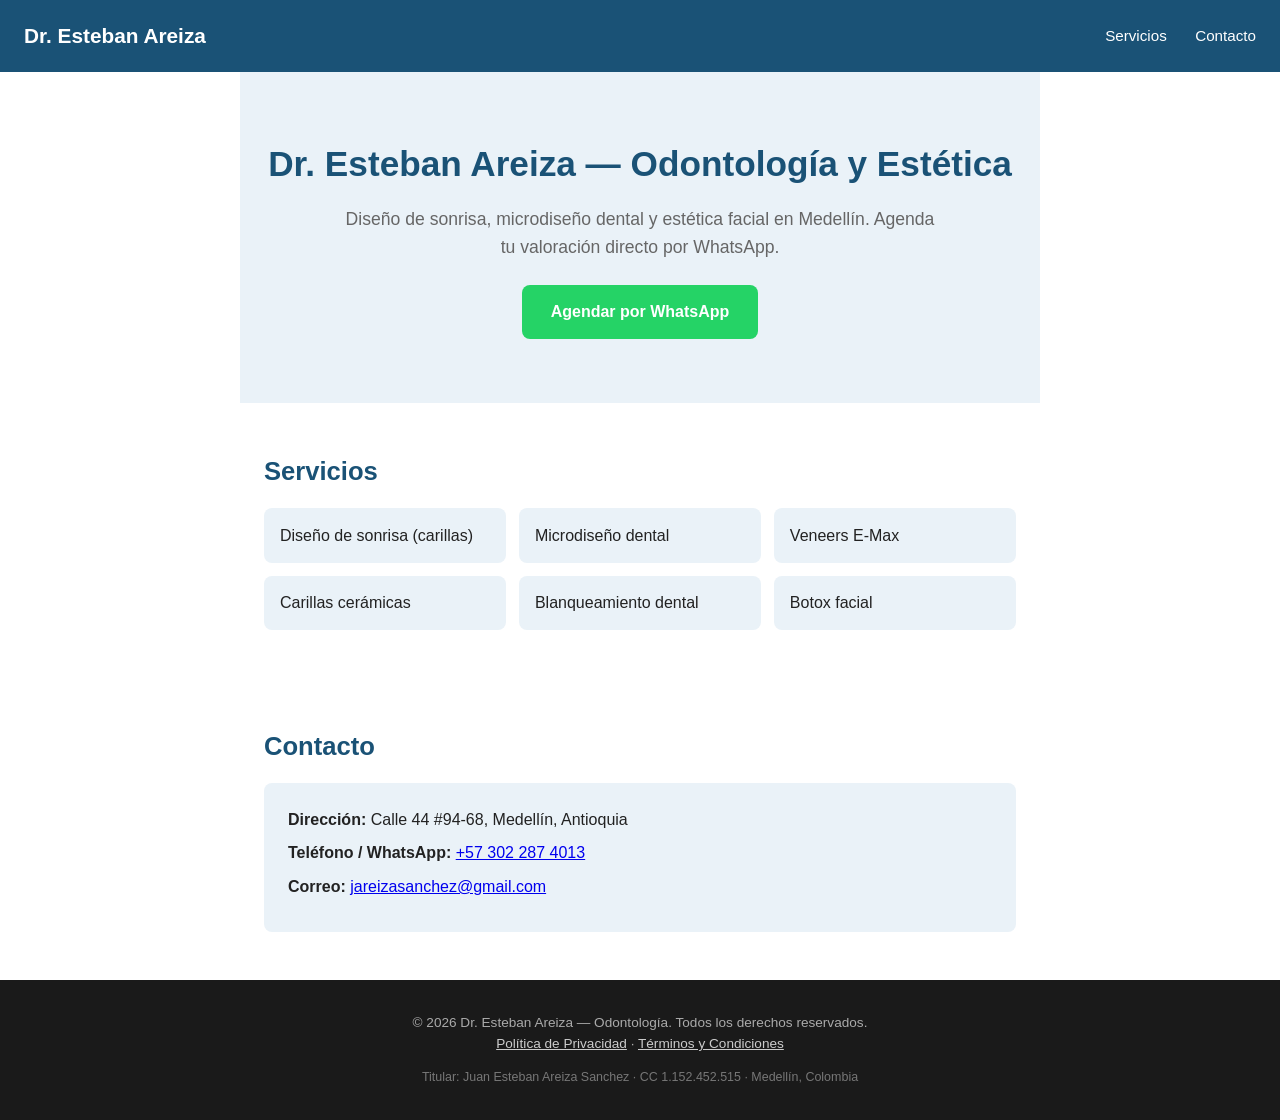
==== index.html @ f216a627 "Add files via upload" ====
<!DOCTYPE html>
<html lang="es">
<head>
<meta charset="UTF-8">
<meta name="viewport" content="width=device-width, initial-scale=1.0">
<title>Dr. Esteban Areiza | Odontología y Estética en Medellín</title>
<meta name="description" content="Diseño de sonrisa, microdiseño dental y estética facial con el Dr. Esteban Areiza en Medellín. Agenda tu valoración por WhatsApp.">
<link rel="stylesheet" href="style.css">
</head>
<body>

<header>
  <div class="marca">Dr. Esteban Areiza</div>
  <nav>
    <a href="#servicios">Servicios</a>
    <a href="#contacto">Contacto</a>
  </nav>
</header>

<section class="hero">
  <h1>Dr. Esteban Areiza — Odontología y Estética</h1>
  <p>Diseño de sonrisa, microdiseño dental y estética facial en Medellín. Agenda tu valoración directo por WhatsApp.</p>
  <a class="boton" href="https://wa.me/573022874013" target="_blank" rel="noopener">Agendar por WhatsApp</a>
</section>

<section class="servicios" id="servicios">
  <h2>Servicios</h2>
  <ul>
    <li>Diseño de sonrisa (carillas)</li>
    <li>Microdiseño dental</li>
    <li>Veneers E-Max</li>
    <li>Carillas cerámicas</li>
    <li>Blanqueamiento dental</li>
    <li>Botox facial</li>
  </ul>
</section>

<section id="contacto">
  <h2>Contacto</h2>
  <div class="contacto-info">
    <p><strong>Dirección:</strong> Calle 44 #94-68, Medellín, Antioquia</p>
    <p><strong>Teléfono / WhatsApp:</strong> <a href="tel:+573022874013">+57 302 287 4013</a></p>
    <p><strong>Correo:</strong> <a href="mailto:jareizasanchez@gmail.com">jareizasanchez@gmail.com</a></p>
  </div>
</section>

<footer>
  <p>&copy; 2026 Dr. Esteban Areiza — Odontología. Todos los derechos reservados.</p>
  <p><a href="privacidad.html">Política de Privacidad</a> · <a href="terminos.html">Términos y Condiciones</a></p>
  <p class="legal">Titular: Juan Esteban Areiza Sanchez · CC 1.152.452.515 · Medellín, Colombia</p>
</footer>

</body>
</html>
---- style.css ----
:root {
  --azul: #1a5276;
  --azul-claro: #eaf2f8;
  --texto: #222;
  --gris: #666;
}

* { box-sizing: border-box; margin: 0; padding: 0; }

body {
  font-family: -apple-system, "Segoe UI", Roboto, Arial, sans-serif;
  color: var(--texto);
  line-height: 1.6;
}

header {
  background: var(--azul);
  color: white;
  padding: 1.2rem 1.5rem;
  display: flex;
  justify-content: space-between;
  align-items: center;
  flex-wrap: wrap;
}

header .marca {
  font-size: 1.3rem;
  font-weight: 700;
}

header nav a {
  color: white;
  text-decoration: none;
  margin-left: 1.5rem;
  font-size: 0.95rem;
}

header nav a:hover { text-decoration: underline; }

.hero {
  background: var(--azul-claro);
  padding: 4rem 1.5rem;
  text-align: center;
}

.hero h1 {
  font-size: 2.2rem;
  color: var(--azul);
  margin-bottom: 0.8rem;
}

.hero p {
  font-size: 1.1rem;
  color: var(--gris);
  max-width: 600px;
  margin: 0 auto 1.5rem;
}

.boton {
  display: inline-block;
  background: #25d366;
  color: white;
  padding: 0.9rem 1.8rem;
  border-radius: 8px;
  text-decoration: none;
  font-weight: 600;
}

section {
  max-width: 800px;
  margin: 0 auto;
  padding: 3rem 1.5rem;
}

section h2 {
  color: var(--azul);
  margin-bottom: 1rem;
  font-size: 1.6rem;
}

.servicios ul {
  list-style: none;
  display: grid;
  grid-template-columns: repeat(auto-fit, minmax(200px, 1fr));
  gap: 0.8rem;
}

.servicios li {
  background: var(--azul-claro);
  padding: 0.9rem 1rem;
  border-radius: 8px;
}

.contacto-info {
  background: var(--azul-claro);
  padding: 1.5rem;
  border-radius: 8px;
}

.contacto-info p { margin-bottom: 0.5rem; }

footer {
  background: #1a1a1a;
  color: #aaa;
  padding: 2rem 1.5rem;
  text-align: center;
  font-size: 0.85rem;
}

footer a { color: #ccc; }

footer .legal {
  margin-top: 0.8rem;
  font-size: 0.78rem;
  color: #777;
}
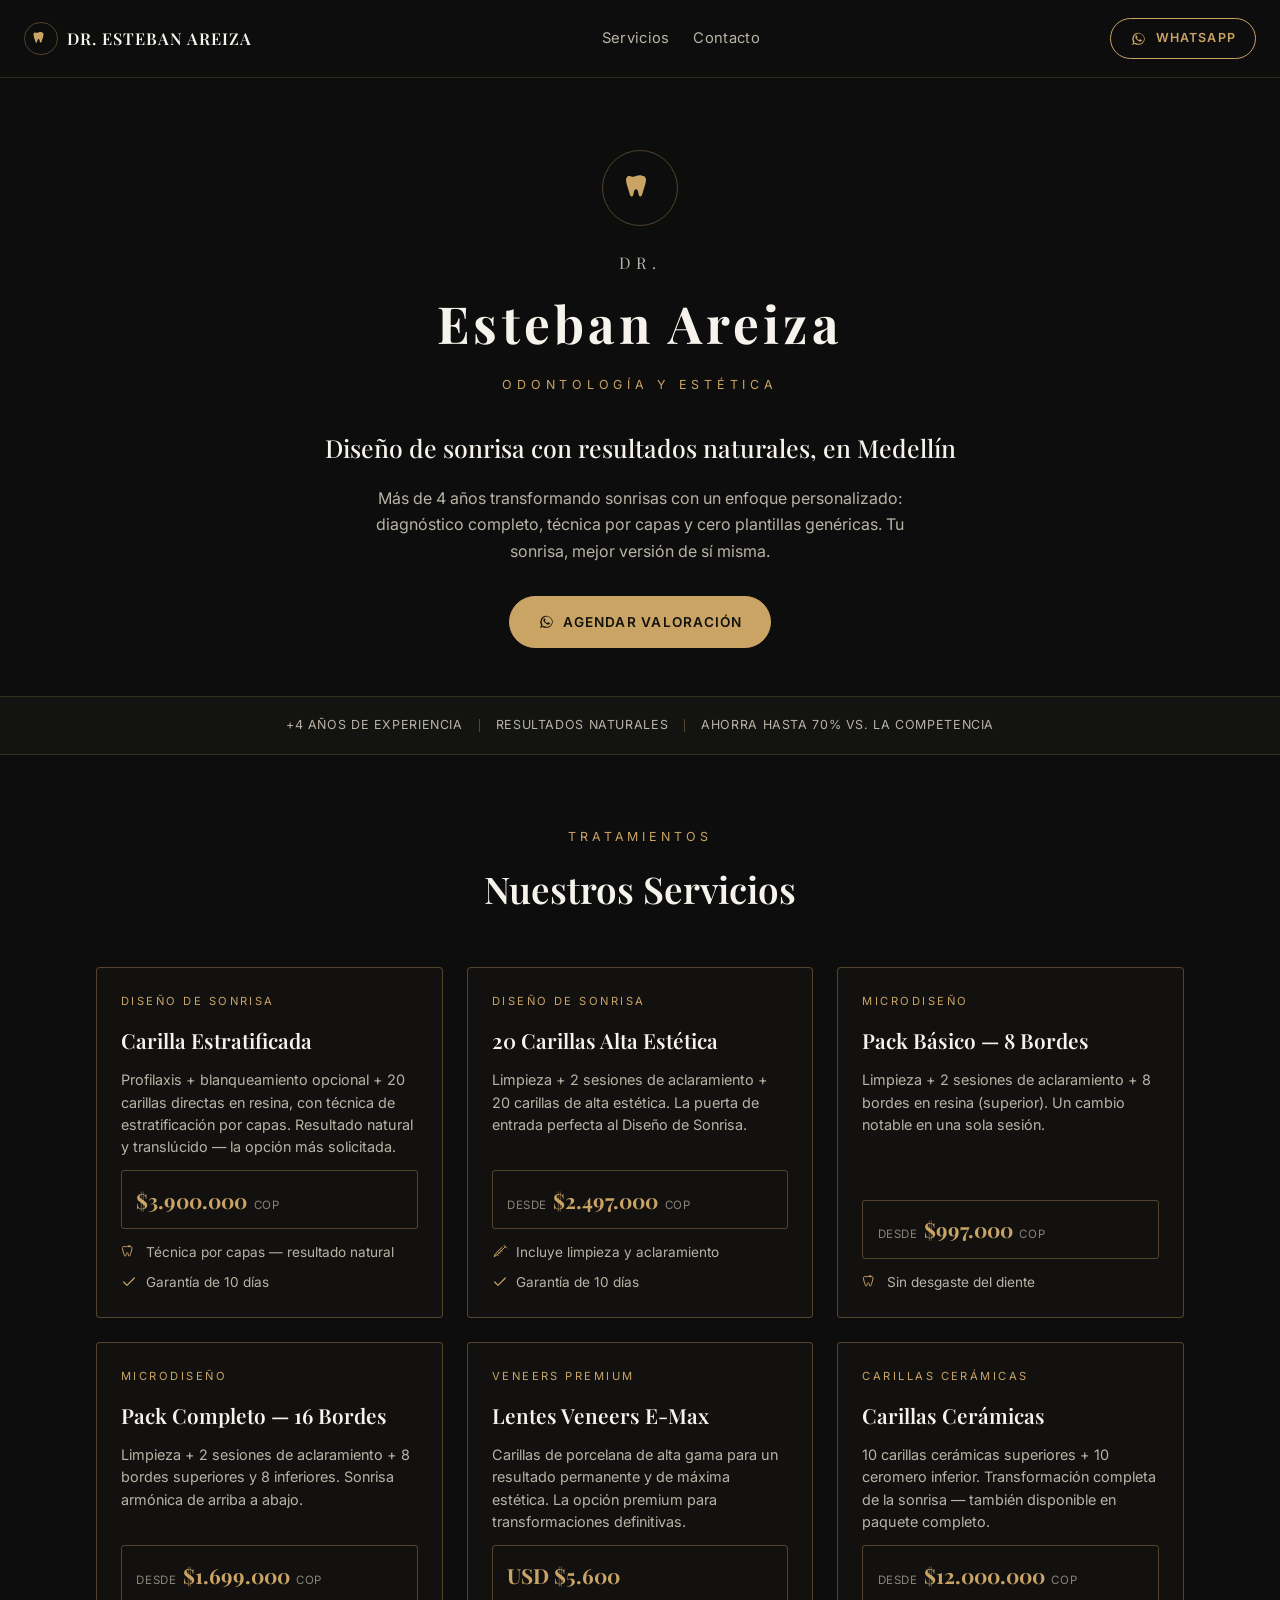
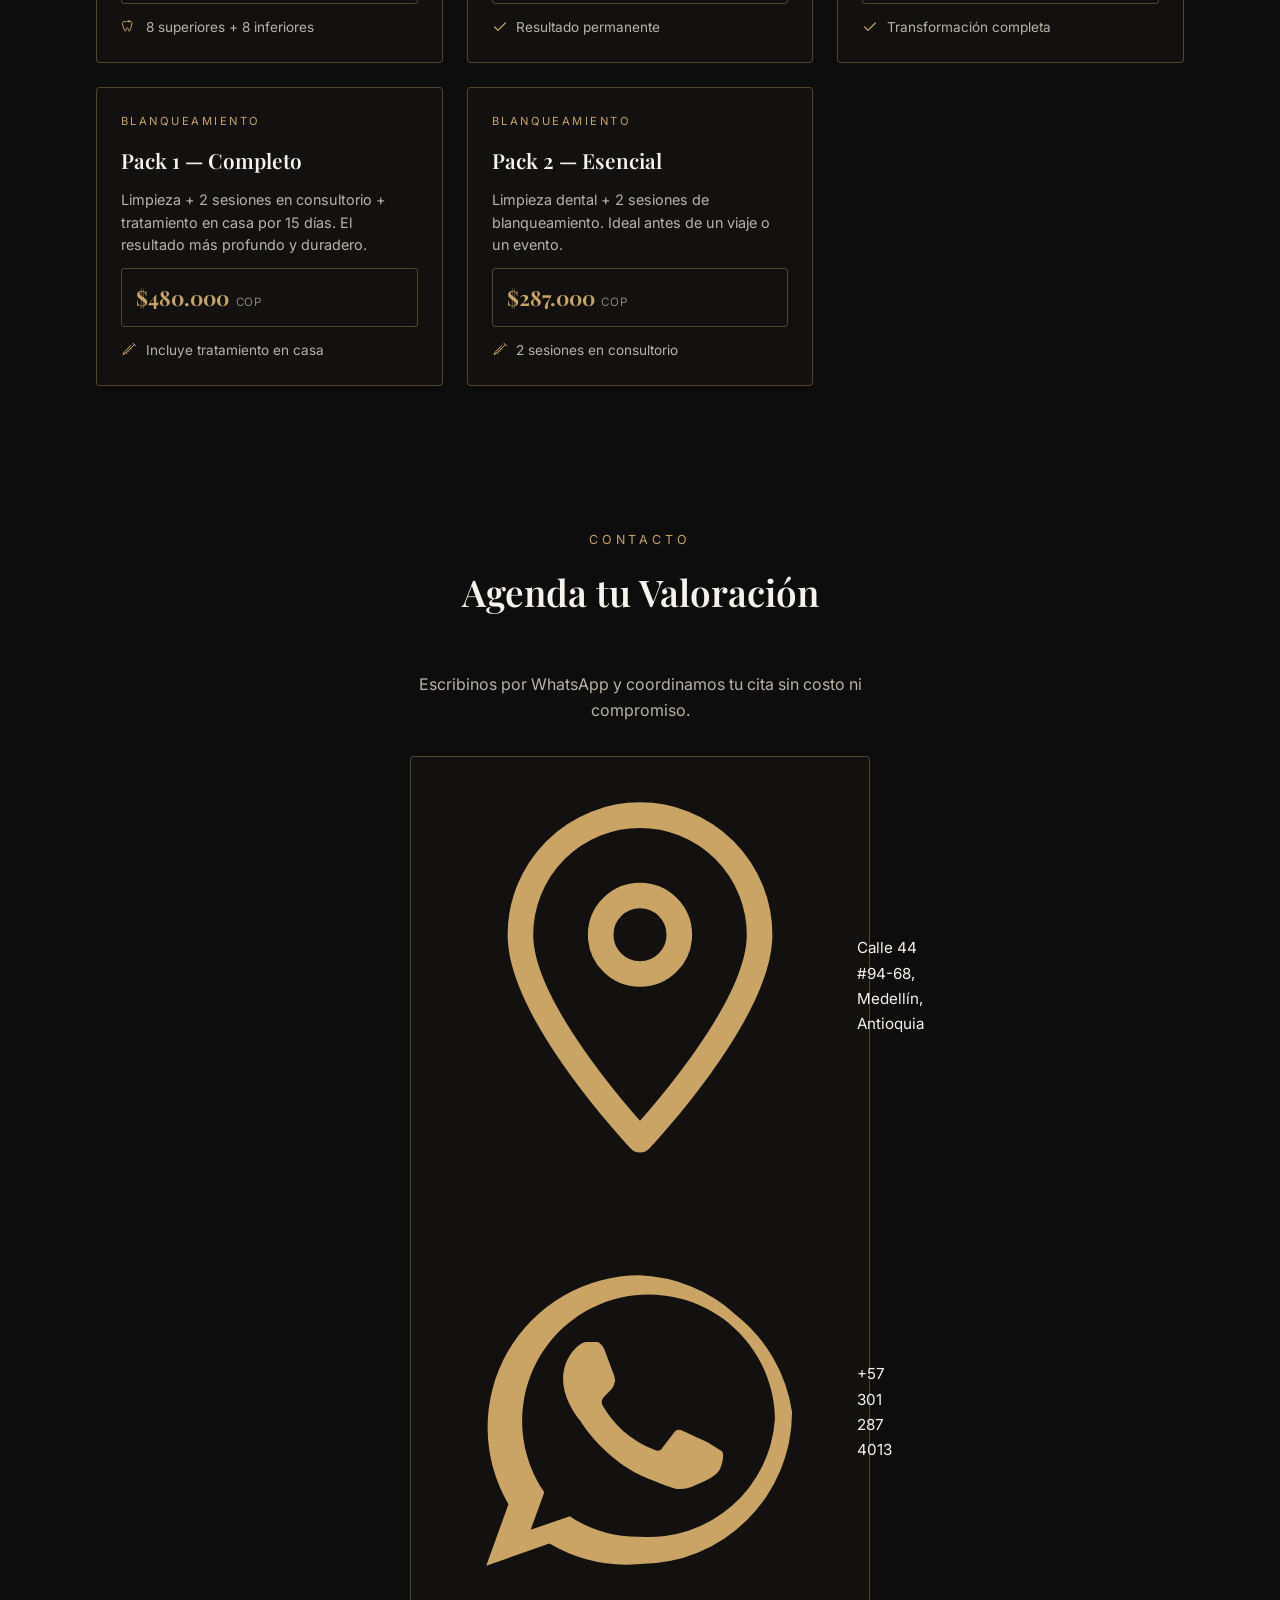
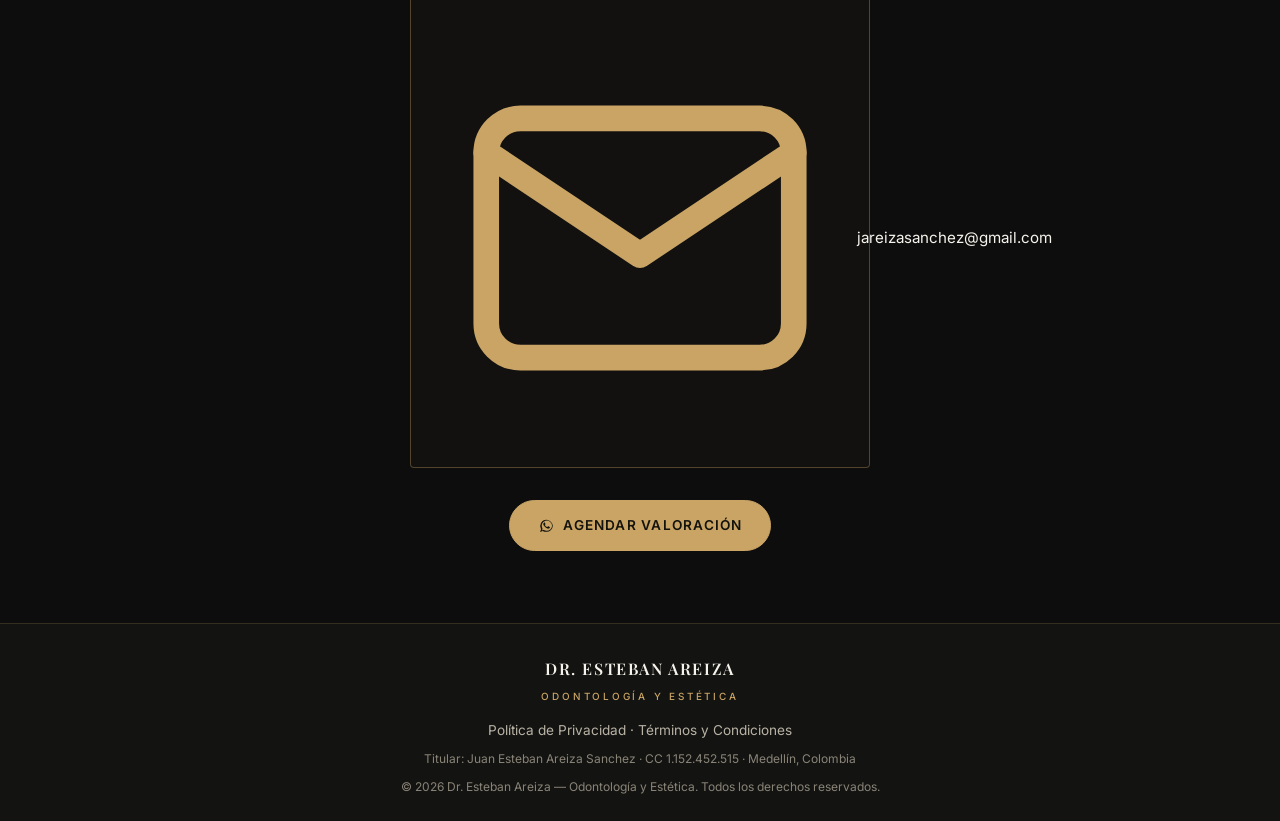
==== commit 4929a2d4: "Add files via upload" ====
--- a/index.html
+++ b/index.html
@@ -4,50 +4,199 @@
 <meta charset="UTF-8">
 <meta name="viewport" content="width=device-width, initial-scale=1.0">
 <title>Dr. Esteban Areiza | Odontología y Estética en Medellín</title>
-<meta name="description" content="Diseño de sonrisa, microdiseño dental y estética facial con el Dr. Esteban Areiza en Medellín. Agenda tu valoración por WhatsApp.">
+<meta name="description" content="Diseño de sonrisa, microdiseño dental y carillas con el Dr. Esteban Areiza en Medellín. Resultados naturales. Agenda tu valoración por WhatsApp.">
+<link rel="preconnect" href="https://fonts.googleapis.com">
+<link rel="preconnect" href="https://fonts.gstatic.com" crossorigin>
+<link href="https://fonts.googleapis.com/css2?family=Inter:wght@400;500;600;700&family=Playfair+Display:wght@500;600;700;800&display=swap" rel="stylesheet">
 <link rel="stylesheet" href="style.css">
 </head>
 <body>
 
-<header>
-  <div class="marca">Dr. Esteban Areiza</div>
+<header class="site-header">
+  <a class="brand-mini" href="#top">
+    <span class="brand-mini-mono" aria-hidden="true"><svg viewBox="0 0 24 24" fill="currentColor" aria-hidden="true"><path d="M12 3c-2.2 0-3.6 1.1-4.7 1.1C6 4.1 5 3.4 4 3.6c-1.3.3-2 1.7-1.8 3.4.3 2.6 1.3 5 2 7.4.5 1.7.9 3.8 2.1 3.8.9 0 1.1-1.4 1.4-2.7.3-1.2.6-2.5 1.6-2.5s1.3 1.3 1.6 2.5c.3 1.3.5 2.7 1.4 2.7 1.2 0 1.6-2.1 2.1-3.8.7-2.4 1.7-4.8 2-7.4.2-1.7-.5-3.1-1.8-3.4-1-.2-2 .5-3.3.5C15.6 4.1 14.2 3 12 3z"/></svg></span>
+    <span class="brand-mini-text">DR. ESTEBAN AREIZA</span>
+  </a>
   <nav>
     <a href="#servicios">Servicios</a>
     <a href="#contacto">Contacto</a>
   </nav>
+  <a class="btn btn-ghost" href="https://wa.me/573012874013" target="_blank" rel="noopener">
+    <svg viewBox="0 0 24 24" fill="currentColor" aria-hidden="true"><path d="M17.6 6.3A8.9 8.9 0 0 0 12 4a8.9 8.9 0 0 0-7.7 13.4L3 21l3.7-1.3A8.9 8.9 0 0 0 12 20.9 8.9 8.9 0 0 0 20.9 12a8.9 8.9 0 0 0-3.3-5.7zm-5.6 13a7.4 7.4 0 0 1-3.8-1l-.3-.2-2.3.8.8-2.2-.2-.3a7.4 7.4 0 1 1 13.7-4A7.4 7.4 0 0 1 12 19.3zm4-5.5c-.2-.1-1.3-.6-1.5-.7-.2-.1-.4-.1-.5.1l-.7.9c-.1.2-.3.2-.5.1a6 6 0 0 1-1.8-1.1 6.7 6.7 0 0 1-1.2-1.5c-.1-.2 0-.4.1-.5l.4-.4c.1-.1.2-.3.2-.4.1-.1 0-.3 0-.4l-.6-1.6c-.2-.4-.4-.4-.5-.4h-.5c-.2 0-.4.1-.6.3-.2.2-.8.8-.8 1.9s.8 2.2 1 2.4c.1.2 1.6 2.5 4 3.4.5.2 1 .4 1.3.5.5.2 1 .1 1.4-.1.4-.2 1.3-.5 1.5-1 .2-.5.2-.9.1-1z"/></svg>
+    WhatsApp
+  </a>
 </header>
 
-<section class="hero">
-  <h1>Dr. Esteban Areiza — Odontología y Estética</h1>
-  <p>Diseño de sonrisa, microdiseño dental y estética facial en Medellín. Agenda tu valoración directo por WhatsApp.</p>
-  <a class="boton" href="https://wa.me/573022874013" target="_blank" rel="noopener">Agendar por WhatsApp</a>
+<section class="hero" id="top">
+  <div class="monogram" aria-hidden="true"><svg viewBox="0 0 24 24" fill="currentColor" aria-hidden="true"><path d="M12 3c-2.2 0-3.6 1.1-4.7 1.1C6 4.1 5 3.4 4 3.6c-1.3.3-2 1.7-1.8 3.4.3 2.6 1.3 5 2 7.4.5 1.7.9 3.8 2.1 3.8.9 0 1.1-1.4 1.4-2.7.3-1.2.6-2.5 1.6-2.5s1.3 1.3 1.6 2.5c.3 1.3.5 2.7 1.4 2.7 1.2 0 1.6-2.1 2.1-3.8.7-2.4 1.7-4.8 2-7.4.2-1.7-.5-3.1-1.8-3.4-1-.2-2 .5-3.3.5C15.6 4.1 14.2 3 12 3z"/></svg></div>
+  <p class="wordmark-pre">Dr.</p>
+  <h1 class="wordmark">Esteban Areiza</h1>
+  <p class="wordmark-sub">Odontología y Estética</p>
+  <p class="hero-tagline">Diseño de sonrisa con resultados naturales, en Medellín</p>
+  <p class="hero-desc">Más de 4 años transformando sonrisas con un enfoque personalizado: diagnóstico completo, técnica por capas y cero plantillas genéricas. Tu sonrisa, mejor versión de sí misma.</p>
+  <a class="btn btn-primary" href="https://wa.me/573012874013" target="_blank" rel="noopener">
+    <svg viewBox="0 0 24 24" fill="currentColor" aria-hidden="true"><path d="M17.6 6.3A8.9 8.9 0 0 0 12 4a8.9 8.9 0 0 0-7.7 13.4L3 21l3.7-1.3A8.9 8.9 0 0 0 12 20.9 8.9 8.9 0 0 0 20.9 12a8.9 8.9 0 0 0-3.3-5.7zm-5.6 13a7.4 7.4 0 0 1-3.8-1l-.3-.2-2.3.8.8-2.2-.2-.3a7.4 7.4 0 1 1 13.7-4A7.4 7.4 0 0 1 12 19.3zm4-5.5c-.2-.1-1.3-.6-1.5-.7-.2-.1-.4-.1-.5.1l-.7.9c-.1.2-.3.2-.5.1a6 6 0 0 1-1.8-1.1 6.7 6.7 0 0 1-1.2-1.5c-.1-.2 0-.4.1-.5l.4-.4c.1-.1.2-.3.2-.4.1-.1 0-.3 0-.4l-.6-1.6c-.2-.4-.4-.4-.5-.4h-.5c-.2 0-.4.1-.6.3-.2.2-.8.8-.8 1.9s.8 2.2 1 2.4c.1.2 1.6 2.5 4 3.4.5.2 1 .4 1.3.5.5.2 1 .1 1.4-.1.4-.2 1.3-.5 1.5-1 .2-.5.2-.9.1-1z"/></svg>
+    Agendar Valoración
+  </a>
 </section>
 
+<div class="strip">
+  <span class="strip-item">+4 años de experiencia</span>
+  <span class="strip-divider" aria-hidden="true"></span>
+  <span class="strip-item">Resultados naturales</span>
+  <span class="strip-divider" aria-hidden="true"></span>
+  <span class="strip-item">Ahorra hasta 70% vs. la competencia</span>
+</div>
+
 <section class="servicios" id="servicios">
-  <h2>Servicios</h2>
-  <ul>
-    <li>Diseño de sonrisa (carillas)</li>
-    <li>Microdiseño dental</li>
-    <li>Veneers E-Max</li>
-    <li>Carillas cerámicas</li>
-    <li>Blanqueamiento dental</li>
-    <li>Botox facial</li>
-  </ul>
-</section>
-
-<section id="contacto">
-  <h2>Contacto</h2>
-  <div class="contacto-info">
-    <p><strong>Dirección:</strong> Calle 44 #94-68, Medellín, Antioquia</p>
-    <p><strong>Teléfono / WhatsApp:</strong> <a href="tel:+573022874013">+57 302 287 4013</a></p>
-    <p><strong>Correo:</strong> <a href="mailto:jareizasanchez@gmail.com">jareizasanchez@gmail.com</a></p>
+  <p class="section-kicker">Tratamientos</p>
+  <h2 class="section-title">Nuestros Servicios</h2>
+
+  <div class="cards-grid">
+
+    <div class="card">
+      <span class="card-kicker">Diseño de Sonrisa</span>
+      <h3 class="card-title">Carilla Estratificada</h3>
+      <p class="card-desc">Profilaxis + blanqueamiento opcional + 20 carillas directas en resina, con técnica de estratificación por capas. Resultado natural y translúcido — la opción más solicitada.</p>
+      <div class="card-price">
+        <span class="price-amount">$3.900.000</span>
+        <span class="price-currency">COP</span>
+      </div>
+      <ul class="card-features">
+        <li><svg class="icon" viewBox="0 0 24 24" fill="none" stroke="currentColor" stroke-width="1.5" stroke-linecap="round" stroke-linejoin="round" aria-hidden="true"><path d="M12 3c-2.2 0-3.6 1.1-4.7 1.1C6 4.1 5 3.4 4 3.6c-1.3.3-2 1.7-1.8 3.4.3 2.6 1.3 5 2 7.4.5 1.7.9 3.8 2.1 3.8.9 0 1.1-1.4 1.4-2.7.3-1.2.6-2.5 1.6-2.5s1.3 1.3 1.6 2.5c.3 1.3.5 2.7 1.4 2.7 1.2 0 1.6-2.1 2.1-3.8.7-2.4 1.7-4.8 2-7.4.2-1.7-.5-3.1-1.8-3.4-1-.2-2 .5-3.3.5C15.6 4.1 14.2 3 12 3z"/></svg>Técnica por capas — resultado natural</li>
+        <li><svg class="icon" viewBox="0 0 24 24" fill="none" stroke="currentColor" stroke-width="1.8" stroke-linecap="round" stroke-linejoin="round" aria-hidden="true"><polyline points="20 6 9 17 4 12"/></svg>Garantía de 10 días</li>
+      </ul>
+    </div>
+
+    <div class="card">
+      <span class="card-kicker">Diseño de Sonrisa</span>
+      <h3 class="card-title">20 Carillas Alta Estética</h3>
+      <p class="card-desc">Limpieza + 2 sesiones de aclaramiento + 20 carillas de alta estética. La puerta de entrada perfecta al Diseño de Sonrisa.</p>
+      <div class="card-price">
+        <span class="price-prefix">desde</span>
+        <span class="price-amount">$2.497.000</span>
+        <span class="price-currency">COP</span>
+      </div>
+      <ul class="card-features">
+        <li><svg class="icon" viewBox="0 0 24 24" fill="none" stroke="currentColor" stroke-width="1.5" stroke-linecap="round" stroke-linejoin="round" aria-hidden="true"><line x1="18" y1="2" x2="22" y2="6"/><line x1="17" y1="7" x2="20" y2="4"/><path d="M17 7l-9.5 9.5a2 2 0 0 1-.5.4l-4 2 2-4a2 2 0 0 1 .4-.5L15 5"/><line x1="13" y1="9" x2="15" y2="11"/><line x1="10" y1="12" x2="12" y2="14"/><line x1="7" y1="15" x2="9" y2="17"/></svg>Incluye limpieza y aclaramiento</li>
+        <li><svg class="icon" viewBox="0 0 24 24" fill="none" stroke="currentColor" stroke-width="1.8" stroke-linecap="round" stroke-linejoin="round" aria-hidden="true"><polyline points="20 6 9 17 4 12"/></svg>Garantía de 10 días</li>
+      </ul>
+    </div>
+
+    <div class="card">
+      <span class="card-kicker">Microdiseño</span>
+      <h3 class="card-title">Pack Básico — 8 Bordes</h3>
+      <p class="card-desc">Limpieza + 2 sesiones de aclaramiento + 8 bordes en resina (superior). Un cambio notable en una sola sesión.</p>
+      <div class="card-price">
+        <span class="price-prefix">desde</span>
+        <span class="price-amount">$997.000</span>
+        <span class="price-currency">COP</span>
+      </div>
+      <ul class="card-features">
+        <li><svg class="icon" viewBox="0 0 24 24" fill="none" stroke="currentColor" stroke-width="1.5" stroke-linecap="round" stroke-linejoin="round" aria-hidden="true"><path d="M12 3c-2.2 0-3.6 1.1-4.7 1.1C6 4.1 5 3.4 4 3.6c-1.3.3-2 1.7-1.8 3.4.3 2.6 1.3 5 2 7.4.5 1.7.9 3.8 2.1 3.8.9 0 1.1-1.4 1.4-2.7.3-1.2.6-2.5 1.6-2.5s1.3 1.3 1.6 2.5c.3 1.3.5 2.7 1.4 2.7 1.2 0 1.6-2.1 2.1-3.8.7-2.4 1.7-4.8 2-7.4.2-1.7-.5-3.1-1.8-3.4-1-.2-2 .5-3.3.5C15.6 4.1 14.2 3 12 3z"/></svg>Sin desgaste del diente</li>
+      </ul>
+    </div>
+
+    <div class="card">
+      <span class="card-kicker">Microdiseño</span>
+      <h3 class="card-title">Pack Completo — 16 Bordes</h3>
+      <p class="card-desc">Limpieza + 2 sesiones de aclaramiento + 8 bordes superiores y 8 inferiores. Sonrisa armónica de arriba a abajo.</p>
+      <div class="card-price">
+        <span class="price-prefix">desde</span>
+        <span class="price-amount">$1.699.000</span>
+        <span class="price-currency">COP</span>
+      </div>
+      <ul class="card-features">
+        <li><svg class="icon" viewBox="0 0 24 24" fill="none" stroke="currentColor" stroke-width="1.5" stroke-linecap="round" stroke-linejoin="round" aria-hidden="true"><path d="M12 3c-2.2 0-3.6 1.1-4.7 1.1C6 4.1 5 3.4 4 3.6c-1.3.3-2 1.7-1.8 3.4.3 2.6 1.3 5 2 7.4.5 1.7.9 3.8 2.1 3.8.9 0 1.1-1.4 1.4-2.7.3-1.2.6-2.5 1.6-2.5s1.3 1.3 1.6 2.5c.3 1.3.5 2.7 1.4 2.7 1.2 0 1.6-2.1 2.1-3.8.7-2.4 1.7-4.8 2-7.4.2-1.7-.5-3.1-1.8-3.4-1-.2-2 .5-3.3.5C15.6 4.1 14.2 3 12 3z"/></svg>8 superiores + 8 inferiores</li>
+      </ul>
+    </div>
+
+    <div class="card">
+      <span class="card-kicker">Veneers Premium</span>
+      <h3 class="card-title">Lentes Veneers E-Max</h3>
+      <p class="card-desc">Carillas de porcelana de alta gama para un resultado permanente y de máxima estética. La opción premium para transformaciones definitivas.</p>
+      <div class="card-price">
+        <span class="price-amount">USD $5.600</span>
+      </div>
+      <ul class="card-features">
+        <li><svg class="icon" viewBox="0 0 24 24" fill="none" stroke="currentColor" stroke-width="1.8" stroke-linecap="round" stroke-linejoin="round" aria-hidden="true"><polyline points="20 6 9 17 4 12"/></svg>Resultado permanente</li>
+      </ul>
+    </div>
+
+    <div class="card">
+      <span class="card-kicker">Carillas Cerámicas</span>
+      <h3 class="card-title">Carillas Cerámicas</h3>
+      <p class="card-desc">10 carillas cerámicas superiores + 10 ceromero inferior. Transformación completa de la sonrisa — también disponible en paquete completo.</p>
+      <div class="card-price">
+        <span class="price-prefix">desde</span>
+        <span class="price-amount">$12.000.000</span>
+        <span class="price-currency">COP</span>
+      </div>
+      <ul class="card-features">
+        <li><svg class="icon" viewBox="0 0 24 24" fill="none" stroke="currentColor" stroke-width="1.8" stroke-linecap="round" stroke-linejoin="round" aria-hidden="true"><polyline points="20 6 9 17 4 12"/></svg>Transformación completa</li>
+      </ul>
+    </div>
+
+    <div class="card">
+      <span class="card-kicker">Blanqueamiento</span>
+      <h3 class="card-title">Pack 1 — Completo</h3>
+      <p class="card-desc">Limpieza + 2 sesiones en consultorio + tratamiento en casa por 15 días. El resultado más profundo y duradero.</p>
+      <div class="card-price">
+        <span class="price-amount">$480.000</span>
+        <span class="price-currency">COP</span>
+      </div>
+      <ul class="card-features">
+        <li><svg class="icon" viewBox="0 0 24 24" fill="none" stroke="currentColor" stroke-width="1.5" stroke-linecap="round" stroke-linejoin="round" aria-hidden="true"><line x1="18" y1="2" x2="22" y2="6"/><line x1="17" y1="7" x2="20" y2="4"/><path d="M17 7l-9.5 9.5a2 2 0 0 1-.5.4l-4 2 2-4a2 2 0 0 1 .4-.5L15 5"/><line x1="13" y1="9" x2="15" y2="11"/><line x1="10" y1="12" x2="12" y2="14"/><line x1="7" y1="15" x2="9" y2="17"/></svg>Incluye tratamiento en casa</li>
+      </ul>
+    </div>
+
+    <div class="card">
+      <span class="card-kicker">Blanqueamiento</span>
+      <h3 class="card-title">Pack 2 — Esencial</h3>
+      <p class="card-desc">Limpieza dental + 2 sesiones de blanqueamiento. Ideal antes de un viaje o un evento.</p>
+      <div class="card-price">
+        <span class="price-amount">$287.000</span>
+        <span class="price-currency">COP</span>
+      </div>
+      <ul class="card-features">
+        <li><svg class="icon" viewBox="0 0 24 24" fill="none" stroke="currentColor" stroke-width="1.5" stroke-linecap="round" stroke-linejoin="round" aria-hidden="true"><line x1="18" y1="2" x2="22" y2="6"/><line x1="17" y1="7" x2="20" y2="4"/><path d="M17 7l-9.5 9.5a2 2 0 0 1-.5.4l-4 2 2-4a2 2 0 0 1 .4-.5L15 5"/><line x1="13" y1="9" x2="15" y2="11"/><line x1="10" y1="12" x2="12" y2="14"/><line x1="7" y1="15" x2="9" y2="17"/></svg>2 sesiones en consultorio</li>
+      </ul>
+    </div>
+
   </div>
 </section>
 
+<section id="contacto" class="contacto">
+  <p class="section-kicker">Contacto</p>
+  <h2 class="section-title">Agenda tu Valoración</h2>
+  <p class="contacto-desc">Escribinos por WhatsApp y coordinamos tu cita sin costo ni compromiso.</p>
+
+  <div class="contacto-card">
+    <div class="contacto-row">
+      <svg class="icon" viewBox="0 0 24 24" fill="none" stroke="currentColor" stroke-width="1.5" stroke-linecap="round" stroke-linejoin="round" aria-hidden="true"><path d="M12 21s7-7.4 7-12a7 7 0 1 0-14 0c0 4.6 7 12 7 12z"/><circle cx="12" cy="9" r="2.3"/></svg>
+      <span>Calle 44 #94-68, Medellín, Antioquia</span>
+    </div>
+    <div class="contacto-row">
+      <svg class="icon" viewBox="0 0 24 24" fill="currentColor" aria-hidden="true"><path d="M17.6 6.3A8.9 8.9 0 0 0 12 4a8.9 8.9 0 0 0-7.7 13.4L3 21l3.7-1.3A8.9 8.9 0 0 0 12 20.9 8.9 8.9 0 0 0 20.9 12a8.9 8.9 0 0 0-3.3-5.7zm-5.6 13a7.4 7.4 0 0 1-3.8-1l-.3-.2-2.3.8.8-2.2-.2-.3a7.4 7.4 0 1 1 13.7-4A7.4 7.4 0 0 1 12 19.3zm4-5.5c-.2-.1-1.3-.6-1.5-.7-.2-.1-.4-.1-.5.1l-.7.9c-.1.2-.3.2-.5.1a6 6 0 0 1-1.8-1.1 6.7 6.7 0 0 1-1.2-1.5c-.1-.2 0-.4.1-.5l.4-.4c.1-.1.2-.3.2-.4.1-.1 0-.3 0-.4l-.6-1.6c-.2-.4-.4-.4-.5-.4h-.5c-.2 0-.4.1-.6.3-.2.2-.8.8-.8 1.9s.8 2.2 1 2.4c.1.2 1.6 2.5 4 3.4.5.2 1 .4 1.3.5.5.2 1 .1 1.4-.1.4-.2 1.3-.5 1.5-1 .2-.5.2-.9.1-1z"/></svg>
+      <a href="tel:+573012874013">+57 301 287 4013</a>
+    </div>
+    <div class="contacto-row">
+      <svg class="icon" viewBox="0 0 24 24" fill="none" stroke="currentColor" stroke-width="1.5" stroke-linecap="round" stroke-linejoin="round" aria-hidden="true"><rect x="3" y="5" width="18" height="14" rx="2"/><path d="M3 7l9 6 9-6"/></svg>
+      <a href="mailto:jareizasanchez@gmail.com">jareizasanchez@gmail.com</a>
+    </div>
+  </div>
+
+  <a class="btn btn-primary" href="https://wa.me/573012874013" target="_blank" rel="noopener">
+    <svg viewBox="0 0 24 24" fill="currentColor" aria-hidden="true"><path d="M17.6 6.3A8.9 8.9 0 0 0 12 4a8.9 8.9 0 0 0-7.7 13.4L3 21l3.7-1.3A8.9 8.9 0 0 0 12 20.9 8.9 8.9 0 0 0 20.9 12a8.9 8.9 0 0 0-3.3-5.7zm-5.6 13a7.4 7.4 0 0 1-3.8-1l-.3-.2-2.3.8.8-2.2-.2-.3a7.4 7.4 0 1 1 13.7-4A7.4 7.4 0 0 1 12 19.3zm4-5.5c-.2-.1-1.3-.6-1.5-.7-.2-.1-.4-.1-.5.1l-.7.9c-.1.2-.3.2-.5.1a6 6 0 0 1-1.8-1.1 6.7 6.7 0 0 1-1.2-1.5c-.1-.2 0-.4.1-.5l.4-.4c.1-.1.2-.3.2-.4.1-.1 0-.3 0-.4l-.6-1.6c-.2-.4-.4-.4-.5-.4h-.5c-.2 0-.4.1-.6.3-.2.2-.8.8-.8 1.9s.8 2.2 1 2.4c.1.2 1.6 2.5 4 3.4.5.2 1 .4 1.3.5.5.2 1 .1 1.4-.1.4-.2 1.3-.5 1.5-1 .2-.5.2-.9.1-1z"/></svg>
+    Agendar Valoración
+  </a>
+</section>
+
 <footer>
-  <p>&copy; 2026 Dr. Esteban Areiza — Odontología. Todos los derechos reservados.</p>
+  <div class="footer-brand">DR. ESTEBAN AREIZA<span>Odontología y Estética</span></div>
   <p><a href="privacidad.html">Política de Privacidad</a> · <a href="terminos.html">Términos y Condiciones</a></p>
   <p class="legal">Titular: Juan Esteban Areiza Sanchez · CC 1.152.452.515 · Medellín, Colombia</p>
+  <p class="legal">&copy; 2026 Dr. Esteban Areiza — Odontología y Estética. Todos los derechos reservados.</p>
 </footer>
 
 </body>
--- a/style.css
+++ b/style.css
@@ -1,116 +1,479 @@
+/* ============================================================
+   Dr. Esteban Areiza — Odontología y Estética
+   Design tokens: negro elegante + dorado champagne
+   ============================================================ */
+
 :root {
-  --azul: #1a5276;
-  --azul-claro: #eaf2f8;
-  --texto: #222;
-  --gris: #666;
+  /* Color */
+  --bg: #0d0d0d;
+  --bg-alt: #131311;
+  --bg-card: #121110;
+  --gold: #c9a464;
+  --gold-soft: rgba(201, 164, 100, 0.35);
+  --gold-faint: rgba(201, 164, 100, 0.12);
+  --white: #f6f3ec;
+  --muted: #b9b3a6;
+  --muted-dim: #8a8478;
+  --whatsapp: #25d366;
+
+  /* Type */
+  --font-serif: "Playfair Display", "Georgia", serif;
+  --font-sans: "Inter", -apple-system, "Segoe UI", Roboto, sans-serif;
+
+  /* Spacing */
+  --space-1: 0.5rem;
+  --space-2: 1rem;
+  --space-3: 1.5rem;
+  --space-4: 2rem;
+  --space-5: 3rem;
+  --space-6: 4.5rem;
+
+  /* Motion */
+  --transition: 220ms ease;
 }
 
 * { box-sizing: border-box; margin: 0; padding: 0; }
 
+html { scroll-behavior: smooth; }
+
+@media (prefers-reduced-motion: reduce) {
+  html { scroll-behavior: auto; }
+  * { transition: none !important; animation: none !important; }
+}
+
 body {
-  font-family: -apple-system, "Segoe UI", Roboto, Arial, sans-serif;
-  color: var(--texto);
-  line-height: 1.6;
-}
-
-header {
-  background: var(--azul);
-  color: white;
-  padding: 1.2rem 1.5rem;
-  display: flex;
+  background: var(--bg);
+  color: var(--white);
+  font-family: var(--font-sans);
+  line-height: 1.65;
+  -webkit-font-smoothing: antialiased;
+}
+
+a { color: inherit; }
+
+img, svg { display: block; max-width: 100%; }
+
+.icon { flex-shrink: 0; color: var(--gold); }
+
+/* ---------- Header ---------- */
+
+.site-header {
+  display: flex;
+  align-items: center;
   justify-content: space-between;
-  align-items: center;
+  gap: var(--space-2);
+  padding: 1.1rem 1.5rem;
+  border-bottom: 1px solid rgba(201, 164, 100, 0.18);
   flex-wrap: wrap;
 }
 
-header .marca {
+.brand-mini {
+  display: flex;
+  align-items: center;
+  gap: 0.6rem;
+  text-decoration: none;
+}
+
+.brand-mini-mono {
+  border: 1px solid var(--gold-soft);
+  width: 2.1rem;
+  height: 2.1rem;
+  border-radius: 50%;
+  display: flex;
+  align-items: center;
+  justify-content: center;
+}
+
+.brand-mini-mono svg { width: 1.05rem; height: 1.05rem; color: var(--gold); }
+
+.brand-mini-text {
+  font-family: var(--font-serif);
+  font-weight: 600;
+  font-size: 1.02rem;
+  letter-spacing: 0.06em;
+  color: var(--white);
+}
+
+.site-header nav {
+  display: flex;
+  gap: var(--space-3);
+}
+
+.site-header nav a {
+  text-decoration: none;
+  color: var(--muted);
+  font-size: 0.92rem;
+  letter-spacing: 0.02em;
+  transition: color var(--transition);
+}
+
+.site-header nav a:hover,
+.site-header nav a:focus-visible { color: var(--gold); }
+
+/* ---------- Buttons ---------- */
+
+.btn {
+  display: inline-flex;
+  align-items: center;
+  gap: 0.55rem;
+  border-radius: 999px;
+  padding: 0.85rem 1.7rem;
+  font-family: var(--font-sans);
+  font-weight: 600;
+  font-size: 0.85rem;
+  letter-spacing: 0.09em;
+  text-transform: uppercase;
+  text-decoration: none;
+  cursor: pointer;
+  border: 1px solid var(--gold);
+  transition: transform var(--transition), background var(--transition), box-shadow var(--transition);
+}
+
+.btn:focus-visible {
+  outline: 2px solid var(--gold);
+  outline-offset: 3px;
+}
+
+.btn-primary {
+  background: var(--gold);
+  color: #14120d;
+}
+
+.btn-primary:hover {
+  transform: translateY(-1px);
+  box-shadow: 0 8px 24px -8px rgba(201, 164, 100, 0.55);
+}
+
+.btn-ghost {
+  background: transparent;
+  color: var(--gold);
+  padding: 0.6rem 1.2rem;
+  font-size: 0.78rem;
+}
+
+.btn-ghost:hover { background: var(--gold-faint); }
+
+.btn svg { width: 17px; height: 17px; }
+
+/* ---------- Hero ---------- */
+
+.hero {
+  text-align: center;
+  padding: var(--space-6) var(--space-2) var(--space-5);
+  max-width: 760px;
+  margin: 0 auto;
+}
+
+.monogram {
+  width: 4.75rem;
+  height: 4.75rem;
+  border: 1px solid var(--gold-soft);
+  border-radius: 50%;
+  margin: 0 auto var(--space-3);
+  display: flex;
+  align-items: center;
+  justify-content: center;
+}
+
+.monogram svg { width: 2.1rem; height: 2.1rem; color: var(--gold); }
+
+.wordmark-pre {
+  font-family: var(--font-serif);
+  font-size: 1rem;
+  letter-spacing: 0.35em;
+  text-transform: uppercase;
+  color: var(--muted);
+  margin-bottom: 0.3rem;
+}
+
+.wordmark {
+  font-family: var(--font-serif);
+  font-weight: 700;
+  font-size: clamp(2.1rem, 6vw, 3.2rem);
+  letter-spacing: 0.08em;
+  color: var(--white);
+}
+
+.wordmark-sub {
+  font-size: 0.78rem;
+  letter-spacing: 0.38em;
+  text-transform: uppercase;
+  color: var(--gold);
+  margin-top: 0.6rem;
+}
+
+.hero-tagline {
+  font-family: var(--font-serif);
+  font-size: clamp(1.2rem, 3vw, 1.55rem);
+  font-weight: 500;
+  color: var(--white);
+  margin-top: var(--space-4);
+}
+
+.hero-desc {
+  color: var(--muted);
+  font-size: 1rem;
+  max-width: 540px;
+  margin: var(--space-2) auto var(--space-4);
+}
+
+/* ---------- Strip (diferenciadores) ---------- */
+
+.strip {
+  display: flex;
+  align-items: center;
+  justify-content: center;
+  flex-wrap: wrap;
+  gap: var(--space-2);
+  border-top: 1px solid rgba(201, 164, 100, 0.18);
+  border-bottom: 1px solid rgba(201, 164, 100, 0.18);
+  padding: 1.15rem 1.5rem;
+  background: var(--bg-alt);
+}
+
+.strip-item {
+  font-size: 0.78rem;
+  letter-spacing: 0.05em;
+  text-transform: uppercase;
+  color: var(--muted);
+  white-space: nowrap;
+}
+
+.strip-divider {
+  width: 1px;
+  height: 0.8rem;
+  background: var(--gold-soft);
+}
+
+@media (max-width: 640px) {
+  .strip-divider { display: none; }
+}
+
+/* ---------- Sections ---------- */
+
+section { padding: var(--space-6) var(--space-2); max-width: 1120px; margin: 0 auto; }
+
+.section-kicker {
+  text-align: center;
+  font-size: 0.78rem;
+  letter-spacing: 0.32em;
+  text-transform: uppercase;
+  color: var(--gold);
+  margin-bottom: 0.7rem;
+}
+
+.section-title {
+  text-align: center;
+  font-family: var(--font-serif);
+  font-weight: 600;
+  font-size: clamp(1.7rem, 4vw, 2.3rem);
+  color: var(--white);
+  margin-bottom: var(--space-5);
+}
+
+/* ---------- Service cards ---------- */
+
+.cards-grid {
+  display: grid;
+  grid-template-columns: repeat(auto-fit, minmax(260px, 1fr));
+  gap: var(--space-3);
+}
+
+.card {
+  background: var(--bg-card);
+  border: 1px solid var(--gold-soft);
+  border-radius: 4px;
+  padding: var(--space-3);
+  display: flex;
+  flex-direction: column;
+  gap: 0.75rem;
+  transition: transform var(--transition), border-color var(--transition), box-shadow var(--transition);
+}
+
+.card:hover {
+  transform: translateY(-3px);
+  border-color: var(--gold);
+  box-shadow: 0 16px 32px -20px rgba(201, 164, 100, 0.45);
+}
+
+.card-kicker {
+  font-size: 0.7rem;
+  letter-spacing: 0.22em;
+  text-transform: uppercase;
+  color: var(--gold);
+}
+
+.card-title {
+  font-family: var(--font-serif);
+  font-weight: 600;
   font-size: 1.3rem;
+  color: var(--white);
+}
+
+.card-desc {
+  color: var(--muted);
+  font-size: 0.9rem;
+  line-height: 1.55;
+  flex-grow: 1;
+}
+
+.card-price {
+  border: 1px solid var(--gold-soft);
+  border-radius: 3px;
+  padding: 0.7rem 0.9rem;
+  display: flex;
+  align-items: baseline;
+  gap: 0.4rem;
+}
+
+.card-price .price-prefix {
+  font-size: 0.72rem;
+  color: var(--muted-dim);
+  text-transform: uppercase;
+  letter-spacing: 0.05em;
+}
+
+.card-price .price-amount {
+  font-family: var(--font-serif);
   font-weight: 700;
-}
-
-header nav a {
-  color: white;
+  font-size: 1.3rem;
+  color: var(--gold);
+}
+
+.card-price .price-currency {
+  font-size: 0.72rem;
+  color: var(--muted-dim);
+  letter-spacing: 0.05em;
+}
+
+.card-features {
+  list-style: none;
+  display: flex;
+  flex-direction: column;
+  gap: 0.45rem;
+}
+
+.card-features li {
+  display: flex;
+  align-items: center;
+  gap: 0.55rem;
+  font-size: 0.85rem;
+  color: var(--muted);
+}
+
+.card-features svg { width: 16px; height: 16px; }
+
+/* ---------- Contacto ---------- */
+
+.contacto { text-align: center; }
+
+.contacto-desc {
+  color: var(--muted);
+  max-width: 480px;
+  margin: 0 auto var(--space-4);
+}
+
+.contacto-card {
+  border: 1px solid var(--gold-soft);
+  border-radius: 4px;
+  background: var(--bg-card);
+  max-width: 460px;
+  margin: 0 auto var(--space-4);
+  padding: var(--space-3);
+  display: flex;
+  flex-direction: column;
+  gap: 1rem;
+  text-align: left;
+}
+
+.contacto-row {
+  display: flex;
+  align-items: center;
+  gap: 0.75rem;
+  font-size: 0.95rem;
+  color: var(--white);
+}
+
+.contacto-row a { text-decoration: none; }
+.contacto-row a:hover { color: var(--gold); }
+
+/* ---------- Footer ---------- */
+
+footer {
+  border-top: 1px solid rgba(201, 164, 100, 0.18);
+  background: var(--bg-alt);
+  padding: var(--space-4) 1.5rem var(--space-3);
+  text-align: center;
+}
+
+.footer-brand {
+  font-family: var(--font-serif);
+  letter-spacing: 0.1em;
+  font-weight: 600;
+  color: var(--white);
+  font-size: 1rem;
+  margin-bottom: 0.9rem;
+}
+
+.footer-brand span {
+  display: block;
+  font-family: var(--font-sans);
+  font-weight: 500;
+  letter-spacing: 0.28em;
+  text-transform: uppercase;
+  font-size: 0.62rem;
+  color: var(--gold);
+  margin-top: 0.35rem;
+}
+
+footer p { font-size: 0.85rem; color: var(--muted); margin-top: 0.5rem; }
+
+footer a { text-decoration: none; color: var(--muted); }
+footer a:hover { color: var(--gold); }
+
+footer .legal { font-size: 0.75rem; color: var(--muted-dim); }
+
+/* ---------- Legal pages (privacidad / términos) ---------- */
+
+.legal-page {
+  max-width: 720px;
+}
+
+.legal-page .section-kicker,
+.legal-page .section-title { text-align: left; }
+
+.legal-page .section-title { margin-bottom: 0.3rem; }
+
+.legal-page .updated {
+  color: var(--muted-dim);
+  font-size: 0.85rem;
+  margin-bottom: var(--space-4);
+}
+
+.legal-page h2 {
+  font-family: var(--font-serif);
+  font-weight: 600;
+  color: var(--gold);
+  font-size: 1.15rem;
+  margin-top: var(--space-4);
+  margin-bottom: 0.6rem;
+}
+
+.legal-page p {
+  color: var(--muted);
+  font-size: 0.95rem;
+  margin-bottom: 0.4rem;
+}
+
+.legal-page a { color: var(--gold); }
+
+.legal-page .back-link {
+  display: inline-block;
+  margin-top: var(--space-4);
+  color: var(--gold);
+  font-size: 0.85rem;
   text-decoration: none;
-  margin-left: 1.5rem;
-  font-size: 0.95rem;
-}
-
-header nav a:hover { text-decoration: underline; }
-
-.hero {
-  background: var(--azul-claro);
-  padding: 4rem 1.5rem;
-  text-align: center;
-}
-
-.hero h1 {
-  font-size: 2.2rem;
-  color: var(--azul);
-  margin-bottom: 0.8rem;
-}
-
-.hero p {
-  font-size: 1.1rem;
-  color: var(--gris);
-  max-width: 600px;
-  margin: 0 auto 1.5rem;
-}
-
-.boton {
-  display: inline-block;
-  background: #25d366;
-  color: white;
-  padding: 0.9rem 1.8rem;
-  border-radius: 8px;
-  text-decoration: none;
-  font-weight: 600;
-}
-
-section {
-  max-width: 800px;
-  margin: 0 auto;
-  padding: 3rem 1.5rem;
-}
-
-section h2 {
-  color: var(--azul);
-  margin-bottom: 1rem;
-  font-size: 1.6rem;
-}
-
-.servicios ul {
-  list-style: none;
-  display: grid;
-  grid-template-columns: repeat(auto-fit, minmax(200px, 1fr));
-  gap: 0.8rem;
-}
-
-.servicios li {
-  background: var(--azul-claro);
-  padding: 0.9rem 1rem;
-  border-radius: 8px;
-}
-
-.contacto-info {
-  background: var(--azul-claro);
-  padding: 1.5rem;
-  border-radius: 8px;
-}
-
-.contacto-info p { margin-bottom: 0.5rem; }
-
-footer {
-  background: #1a1a1a;
-  color: #aaa;
-  padding: 2rem 1.5rem;
-  text-align: center;
-  font-size: 0.85rem;
-}
-
-footer a { color: #ccc; }
-
-footer .legal {
-  margin-top: 0.8rem;
-  font-size: 0.78rem;
-  color: #777;
-}
+  letter-spacing: 0.04em;
+}
+
+.legal-page .back-link:hover { text-decoration: underline; }
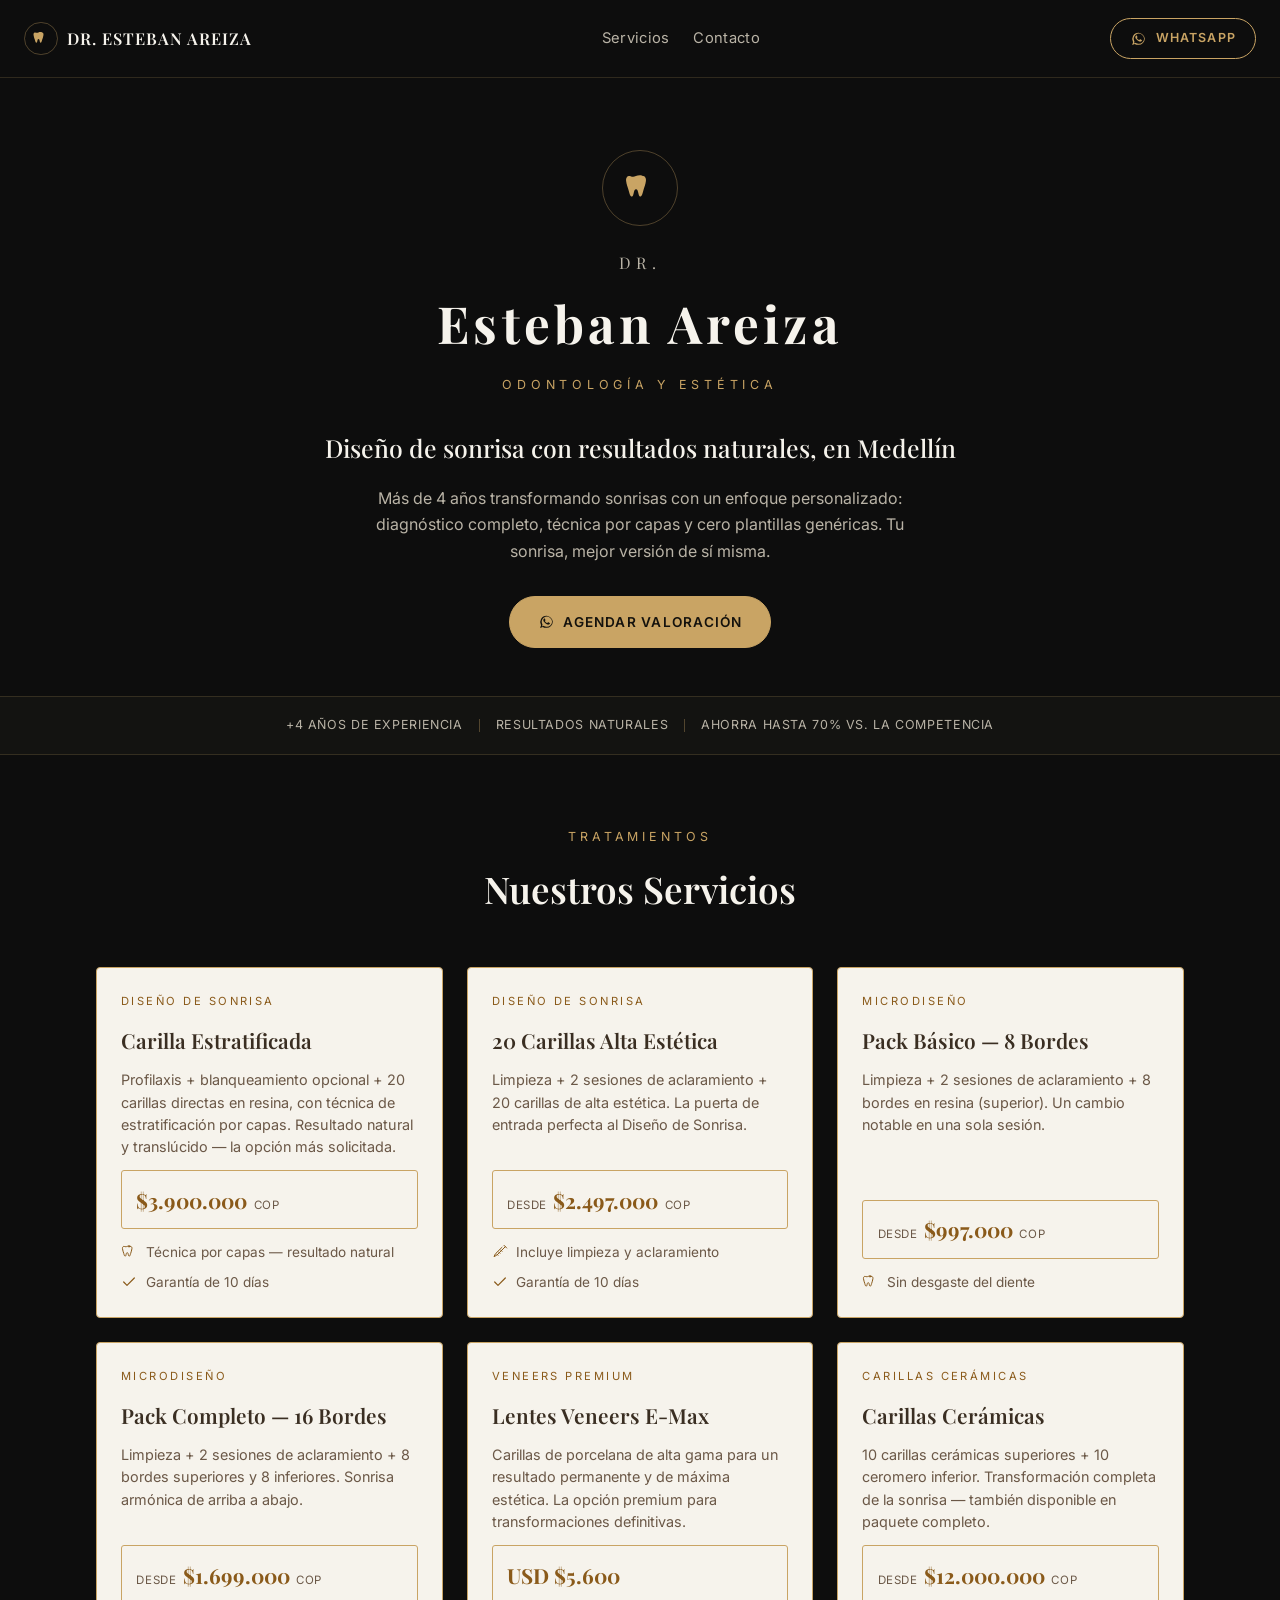
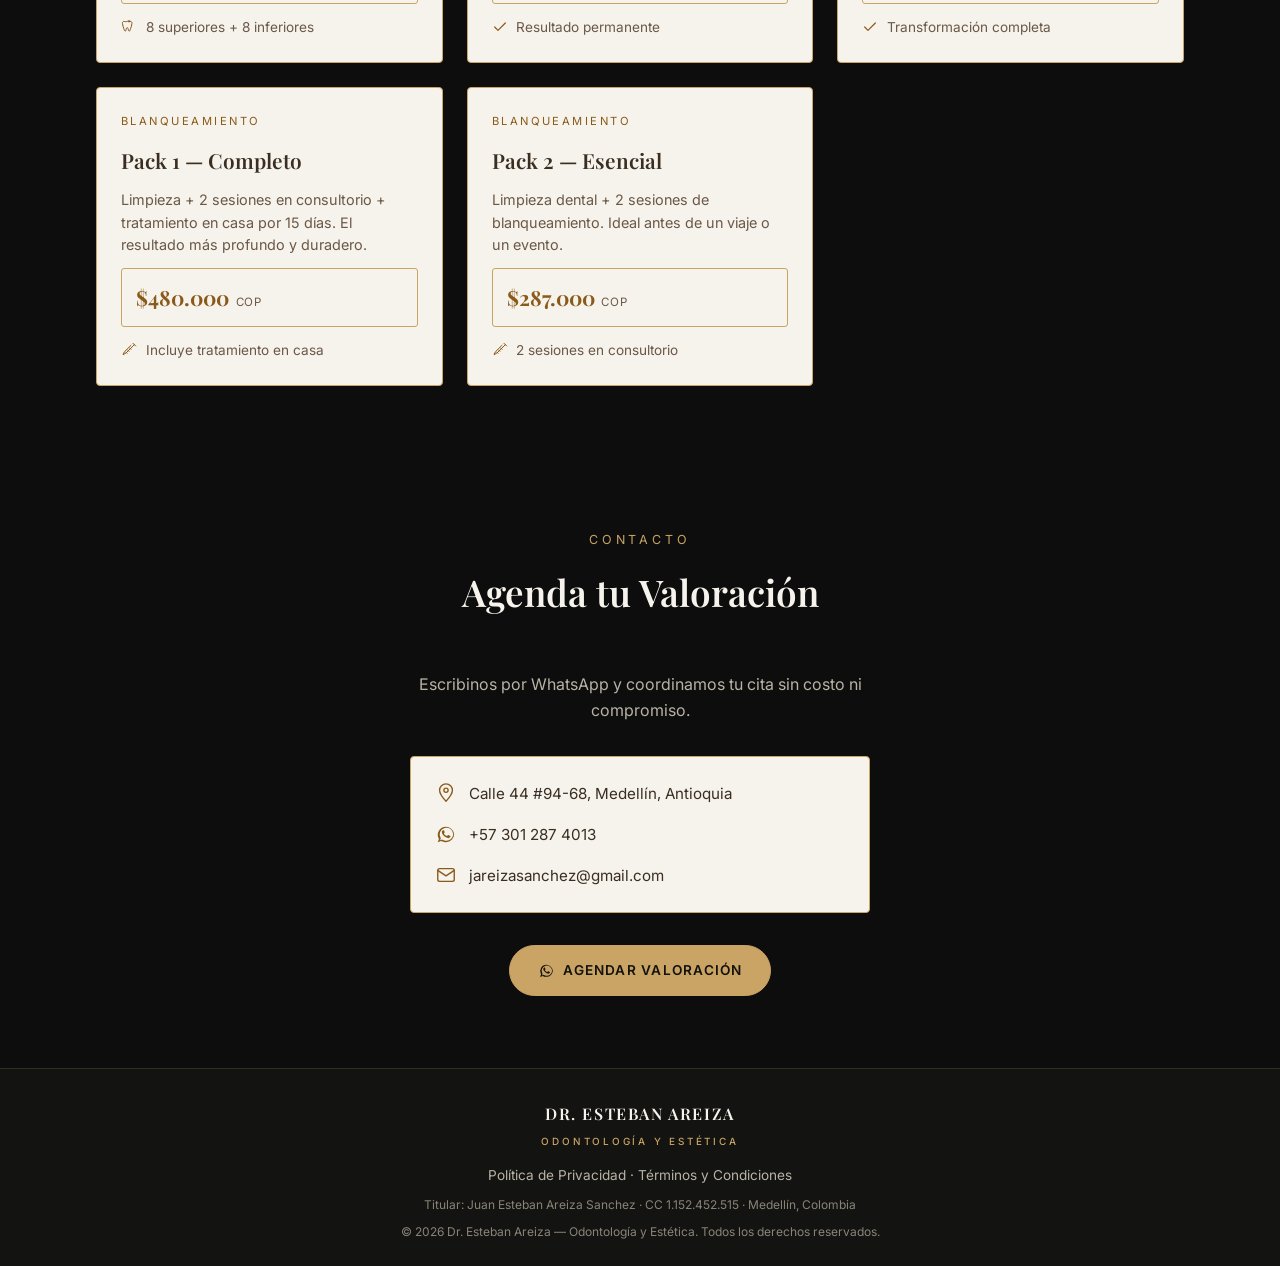
==== commit a28c4d44: "Add files via upload" ====
--- a/index.html
+++ b/index.html
@@ -3,6 +3,7 @@
 <head>
 <meta charset="UTF-8">
 <meta name="viewport" content="width=device-width, initial-scale=1.0">
+<meta name="facebook-domain-verification" content="aabyg76bjh7bcjntl3nfi4bz6megf2" />
 <title>Dr. Esteban Areiza | Odontología y Estética en Medellín</title>
 <meta name="description" content="Diseño de sonrisa, microdiseño dental y carillas con el Dr. Esteban Areiza en Medellín. Resultados naturales. Agenda tu valoración por WhatsApp.">
 <link rel="preconnect" href="https://fonts.googleapis.com">
--- a/style.css
+++ b/style.css
@@ -7,13 +7,16 @@
   /* Color */
   --bg: #0d0d0d;
   --bg-alt: #131311;
-  --bg-card: #121110;
+  --bg-card: var(--white);
   --gold: #c9a464;
+  --gold-deep: #8a5a1a;
   --gold-soft: rgba(201, 164, 100, 0.35);
   --gold-faint: rgba(201, 164, 100, 0.12);
   --white: #f6f3ec;
   --muted: #b9b3a6;
   --muted-dim: #8a8478;
+  --brown-dark: #3a2e22;
+  --brown-muted: #6b5847;
   --whatsapp: #25d366;
 
   /* Type */
@@ -281,7 +284,7 @@
 
 .card {
   background: var(--bg-card);
-  border: 1px solid var(--gold-soft);
+  border: 1px solid var(--gold);
   border-radius: 4px;
   padding: var(--space-3);
   display: flex;
@@ -300,25 +303,25 @@
   font-size: 0.7rem;
   letter-spacing: 0.22em;
   text-transform: uppercase;
-  color: var(--gold);
+  color: var(--gold-deep);
 }
 
 .card-title {
   font-family: var(--font-serif);
   font-weight: 600;
   font-size: 1.3rem;
-  color: var(--white);
+  color: var(--brown-dark);
 }
 
 .card-desc {
-  color: var(--muted);
+  color: var(--brown-muted);
   font-size: 0.9rem;
   line-height: 1.55;
   flex-grow: 1;
 }
 
 .card-price {
-  border: 1px solid var(--gold-soft);
+  border: 1px solid var(--gold);
   border-radius: 3px;
   padding: 0.7rem 0.9rem;
   display: flex;
@@ -328,7 +331,7 @@
 
 .card-price .price-prefix {
   font-size: 0.72rem;
-  color: var(--muted-dim);
+  color: var(--brown-muted);
   text-transform: uppercase;
   letter-spacing: 0.05em;
 }
@@ -337,12 +340,12 @@
   font-family: var(--font-serif);
   font-weight: 700;
   font-size: 1.3rem;
-  color: var(--gold);
+  color: var(--gold-deep);
 }
 
 .card-price .price-currency {
   font-size: 0.72rem;
-  color: var(--muted-dim);
+  color: var(--brown-muted);
   letter-spacing: 0.05em;
 }
 
@@ -358,10 +361,10 @@
   align-items: center;
   gap: 0.55rem;
   font-size: 0.85rem;
-  color: var(--muted);
-}
-
-.card-features svg { width: 16px; height: 16px; }
+  color: var(--brown-muted);
+}
+
+.card-features svg { width: 16px; height: 16px; color: var(--gold-deep); }
 
 /* ---------- Contacto ---------- */
 
@@ -374,7 +377,7 @@
 }
 
 .contacto-card {
-  border: 1px solid var(--gold-soft);
+  border: 1px solid var(--gold);
   border-radius: 4px;
   background: var(--bg-card);
   max-width: 460px;
@@ -391,11 +394,13 @@
   align-items: center;
   gap: 0.75rem;
   font-size: 0.95rem;
-  color: var(--white);
-}
+  color: var(--brown-dark);
+}
+
+.contacto-row svg { width: 22px; height: 22px; color: var(--gold-deep); }
 
 .contacto-row a { text-decoration: none; }
-.contacto-row a:hover { color: var(--gold); }
+.contacto-row a:hover { color: var(--gold-deep); }
 
 /* ---------- Footer ---------- */
 
